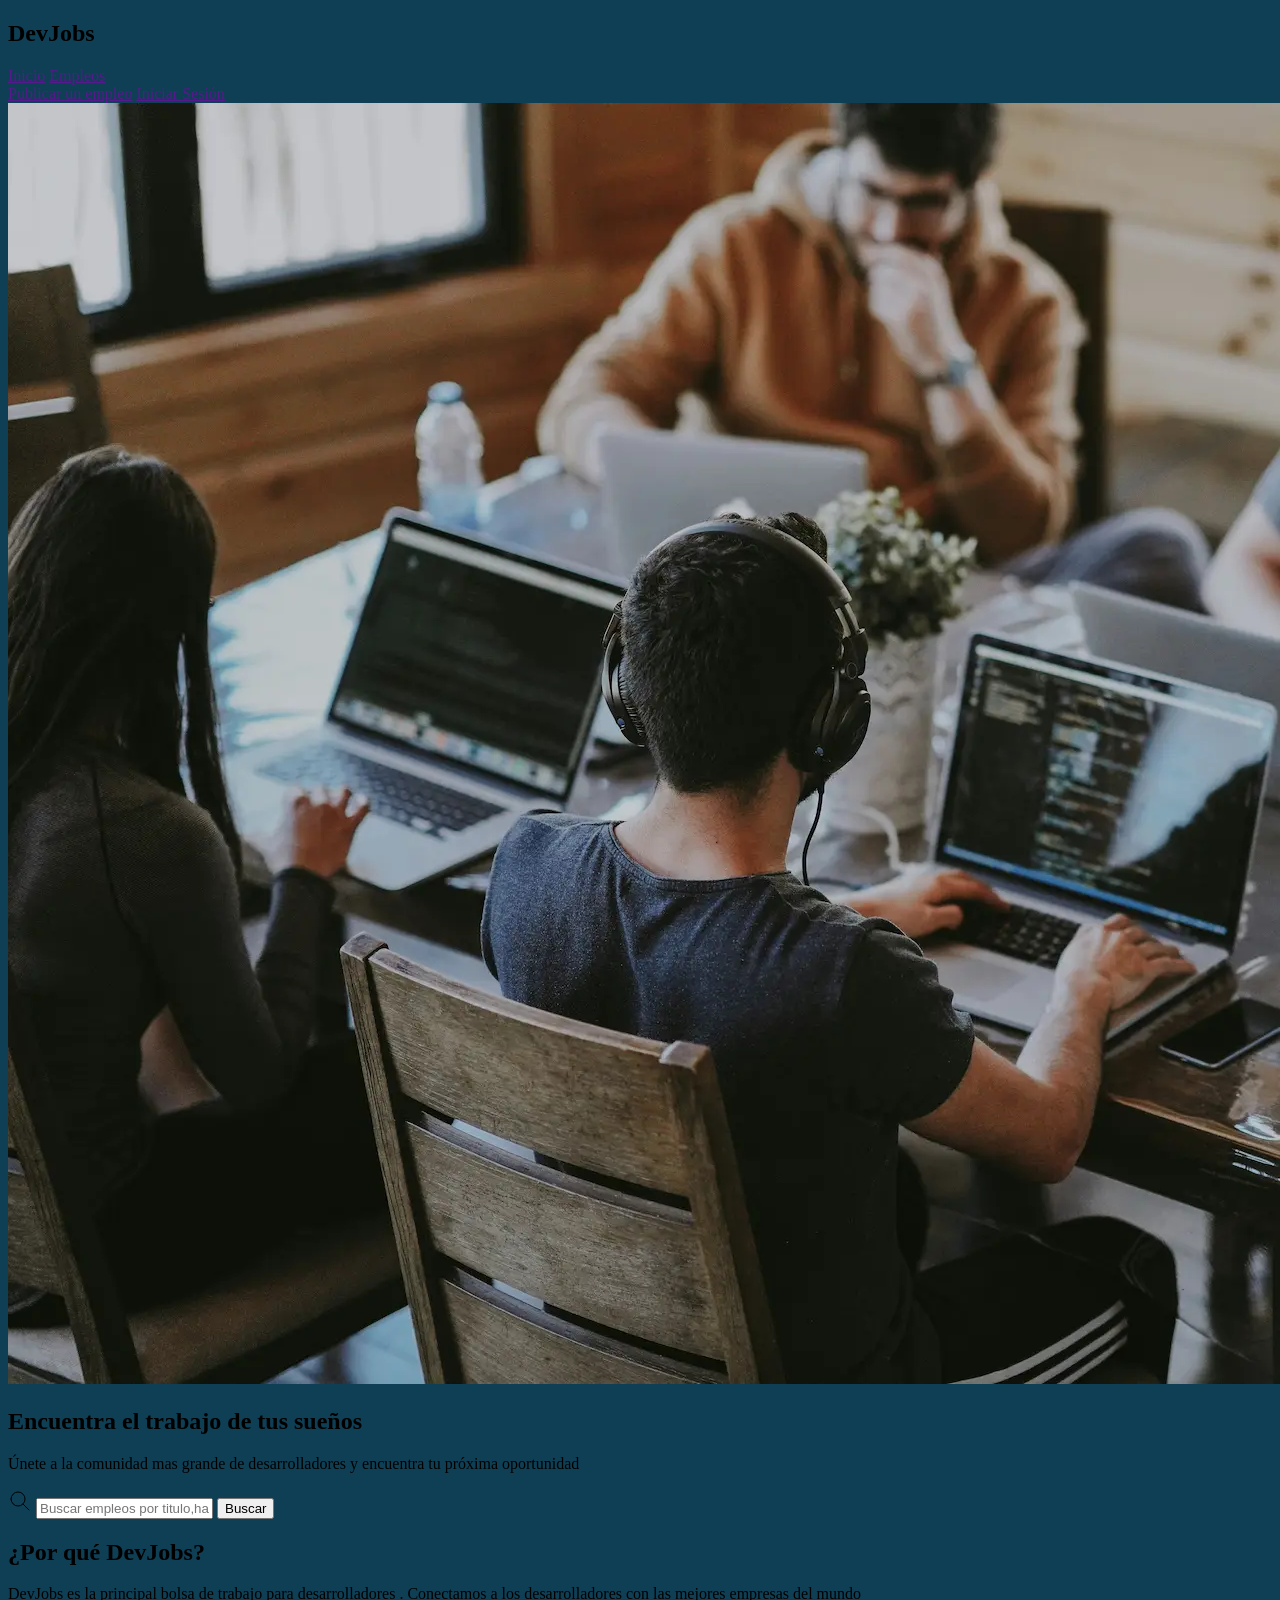
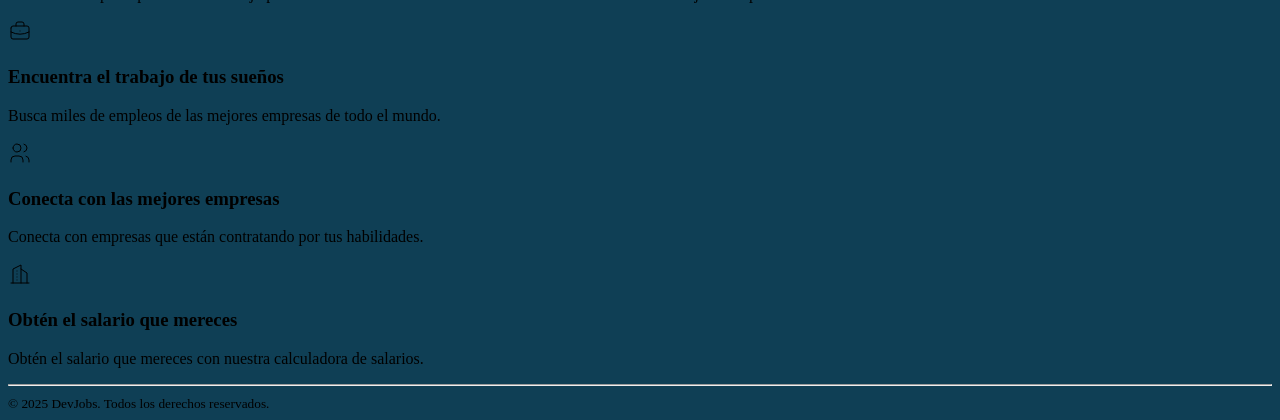
==== html/index.html @ 949c5160 "." ====
<!DOCTYPE html>
<html lang="en">
<head>
    <meta charset="UTF-8">
    <meta name="viewport" content="width=device-width, initial-scale=1.0">
    <title>FullStack</title>
    <link rel="stylesheet" href="/css/style.css">
</head>
<body>

    <header>

        <h2>DevJobs</h2>

        <!-- Separo el h2 del nav porque en el header aparecen separado  -->

        <nav>
            <a href="">Inicio</a>
            <a href="">Empleos</a>
        </nav>

        <!-- Separo el nav del div porque en el header aparecen separado  -->

        <div>
            <a href="">Publicar un empleo</a>
            <a href="">Iniciar Sesión</a>
        </div>

    </header>

    <main>

        <section>
            <img src="/html/background.webp" alt="">
            <h1>Encuentra el trabajo de tus sueños</h1>
            <p>Únete a la comunidad mas grande de desarrolladores y encuentra tu próxima oportunidad</p>

            <!-- Hago un formulario porque estas haciendo una busqueda . Para eso lo haces de tipo 
            search -->
            <form role="search">
                
                <!-- Con el svg meto la foto de la lupa  -->
                <svg xmlns="http://www.w3.org/2000/svg" width="24" height="24" viewBox="0 0 24 24" fill="none" stroke="currentColor" stroke-width="1" stroke-linecap="round" stroke-linejoin="round" class="icon icon-tabler icons-tabler-outline icon-tabler-search">
                    <path stroke="none" d="M0 0h24v24H0z" fill="none" />
                    <path d="M3 10a7 7 0 1 0 14 0a7 7 0 1 0 -14 0" />
                    <path d="M21 21l-6 -6" />
                </svg>

                <!-- El placeholder es el texto que aparece mas claro indican que es  -->
                <input type="text" placeholder="Buscar empleos por titulo,habilidad o empresa">
                <!-- El boton lo pongo de tipo submit ya que al final es para enviar sobre que quieres
                buscar  -->
                <button type="submit">Buscar</button>
            </form>
        </section>

        <section>
            <!-- hago un header porque es como un miniheader dentro de esta sección  -->
            <header>
                <h1>¿Por qué DevJobs?</h1>
                <p>DevJobs es la principal bolsa de trabajo para desarrolladores . Conectamos a los desarrolladores con las mejores empresas del mundo</p>
            </header>

            <!-- Pongo un article porque son 3 cajas que se repiten . Siempre que sea algo que se
             repite es recomendable poner article   -->

            <article>   
                <svg xmlns="http://www.w3.org/2000/svg" width="24" height="24" viewBox="0 0 24 24" fill="none" stroke="currentColor" stroke-width="1" stroke-linecap="round" stroke-linejoin="round" class="icon icon-tabler icons-tabler-outline icon-tabler-briefcase"><path stroke="none" d="M0 0h24v24H0z" fill="none" /><path d="M3 9a2 2 0 0 1 2 -2h14a2 2 0 0 1 2 2v9a2 2 0 0 1 -2 2h-14a2 2 0 0 1 -2 -2l0 -9" /><path d="M8 7v-2a2 2 0 0 1 2 -2h4a2 2 0 0 1 2 2v2" /><path d="M12 12l0 .01" /><path d="M3 13a20 20 0 0 0 18 0" /></svg>
                <h3>Encuentra el trabajo de tus sueños</h3>
                <p>Busca miles de empleos de las mejores empresas de todo el mundo.</p>
            </article>
            
            <article>
                <svg xmlns="http://www.w3.org/2000/svg" width="24" height="24" viewBox="0 0 24 24" fill="none" stroke="currentColor" stroke-width="1" stroke-linecap="round" stroke-linejoin="round" class="icon icon-tabler icons-tabler-outline icon-tabler-users">
                <path stroke="none" d="M0 0h24v24H0z" fill="none" />
                <path d="M5 7a4 4 0 1 0 8 0a4 4 0 1 0 -8 0" />
                <path d="M3 21v-2a4 4 0 0 1 4 -4h4a4 4 0 0 1 4 4v2" />
                <path d="M16 3.13a4 4 0 0 1 0 7.75" />
                <path d="M21 21v-2a4 4 0 0 0 -3 -3.85" />
                </svg>
                <h3>Conecta con las mejores empresas</h3>
                <p>Conecta con empresas que están contratando por tus habilidades.</p>
            </article>

            <article>
                <svg xmlns="http://www.w3.org/2000/svg" width="24" height="24" viewBox="0 0 24 24" fill="none" stroke="currentColor" stroke-width="1" stroke-linecap="round" stroke-linejoin="round" class="icon icon-tabler icons-tabler-outline icon-tabler-building-skyscraper"><path stroke="none" d="M0 0h24v24H0z" fill="none" /><path d="M3 21l18 0" /><path d="M5 21v-14l8 -4v18" /><path d="M19 21v-10l-6 -4" /><path d="M9 9l0 .01" /><path d="M9 12l0 .01" /><path d="M9 15l0 .01" /><path d="M9 18l0 .01" /></svg>
                <h3>Obtén el salario que mereces</h3>
                <p>Obtén el salario que mereces con nuestra calculadora de salarios.</p>
            </article>

            
        </section>

    </main>

    <hr>

    <footer>
        <small>&copy; 2025 DevJobs. Todos los derechos reservados.</small>
    </footer>
    
</body>
</html>
---- css/style.css ----
body{
    background-color: rgb(15, 63, 85);
}
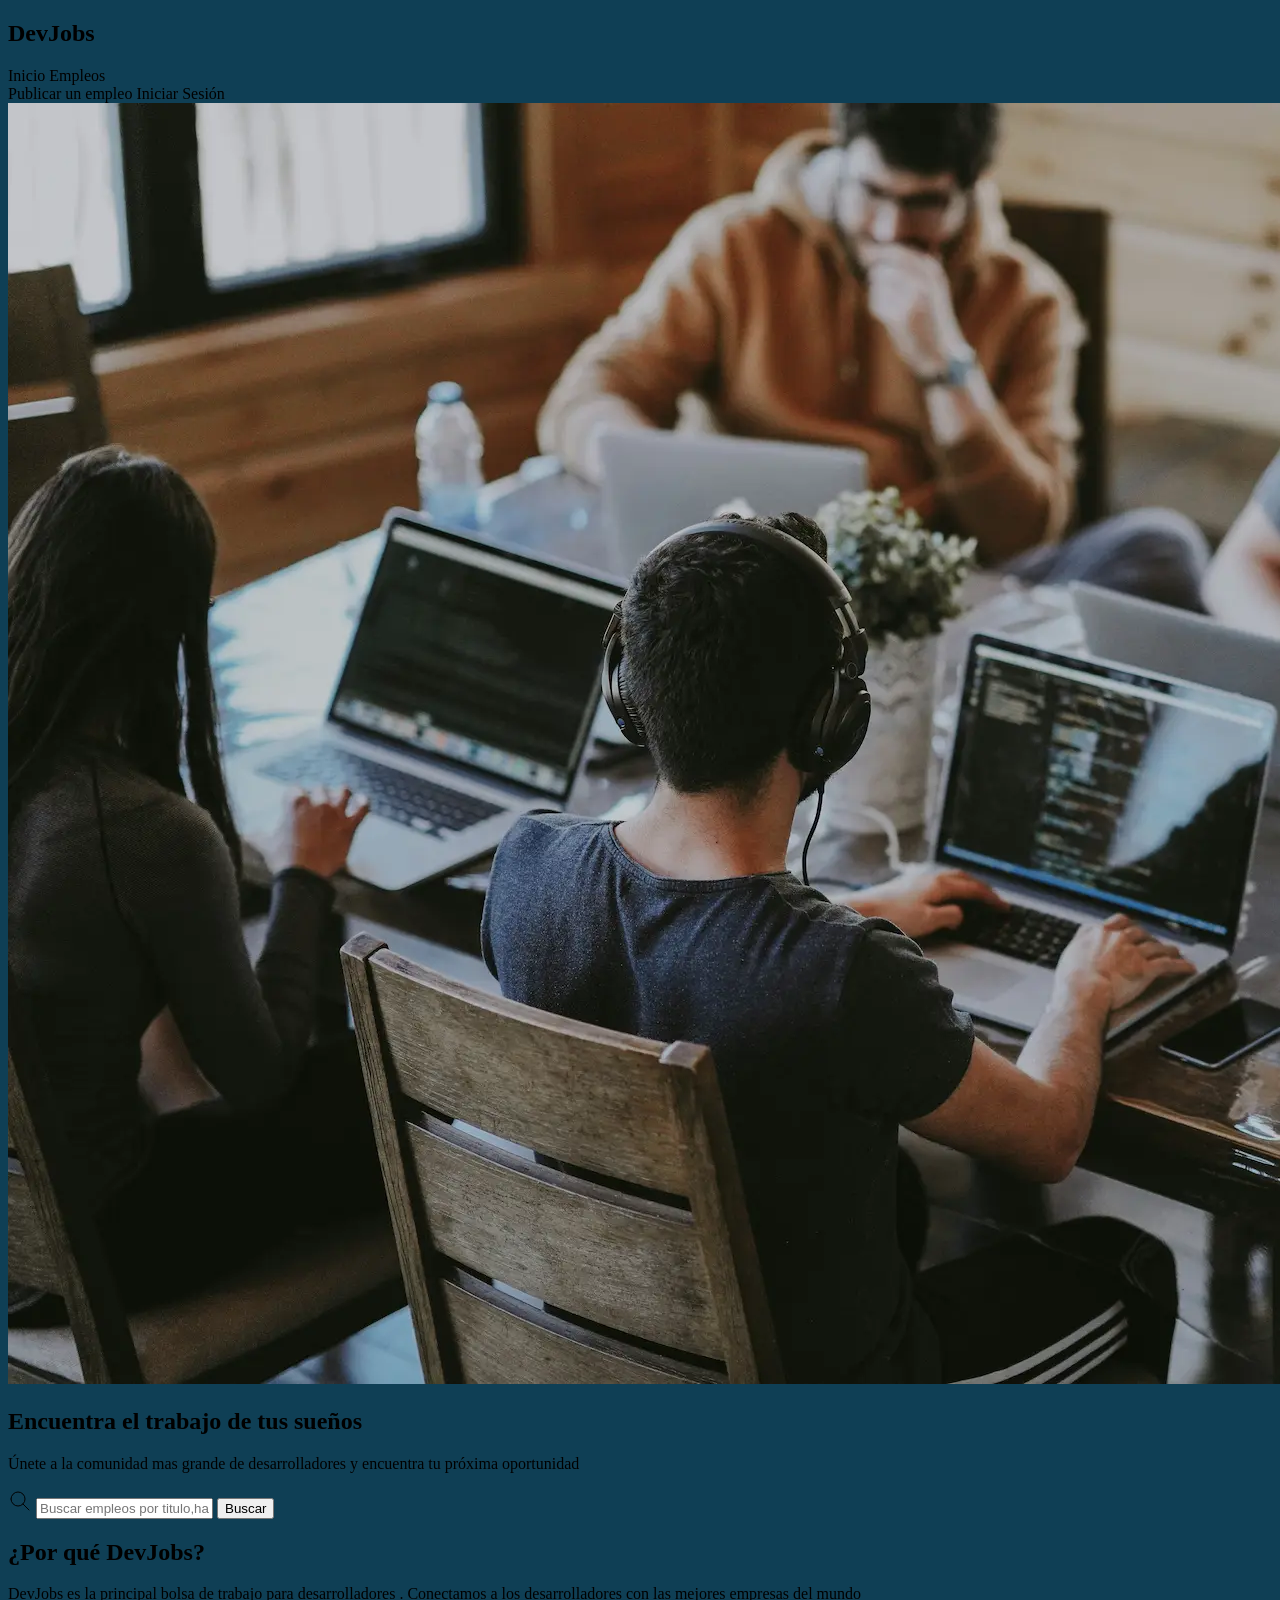
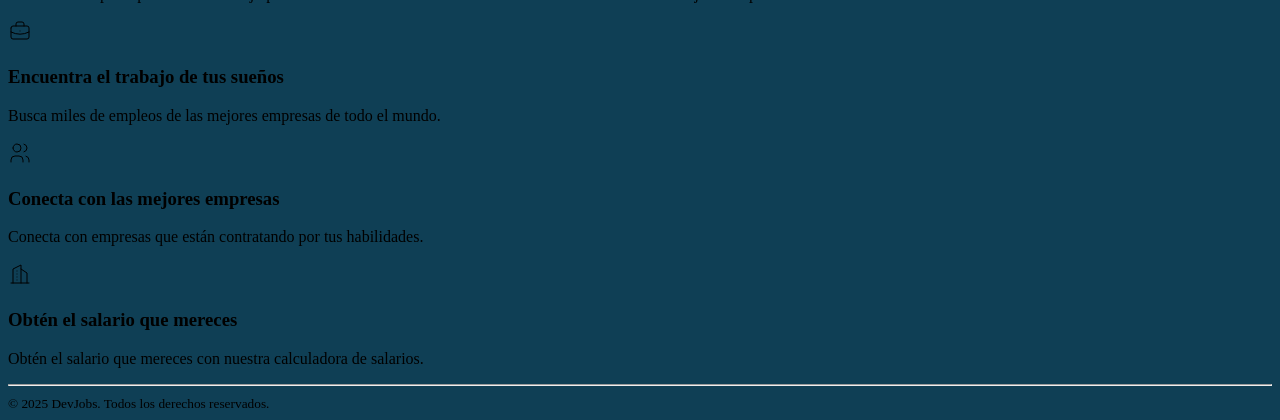
==== commit 929caf25: "." ====
--- a/html/index.html
+++ b/html/index.html
@@ -28,6 +28,7 @@
 
     </header>
 
+
     <main>
 
         <section>
@@ -53,6 +54,7 @@
                 <button type="submit">Buscar</button>
             </form>
         </section>
+
 
         <section>
             <!-- hago un header porque es como un miniheader dentro de esta sección  -->
--- a/css/style.css
+++ b/css/style.css
@@ -1,3 +1,8 @@
 body{
     background-color: rgb(15, 63, 85);
+}
+
+a{
+    color: black;
+    text-decoration: none;
 }
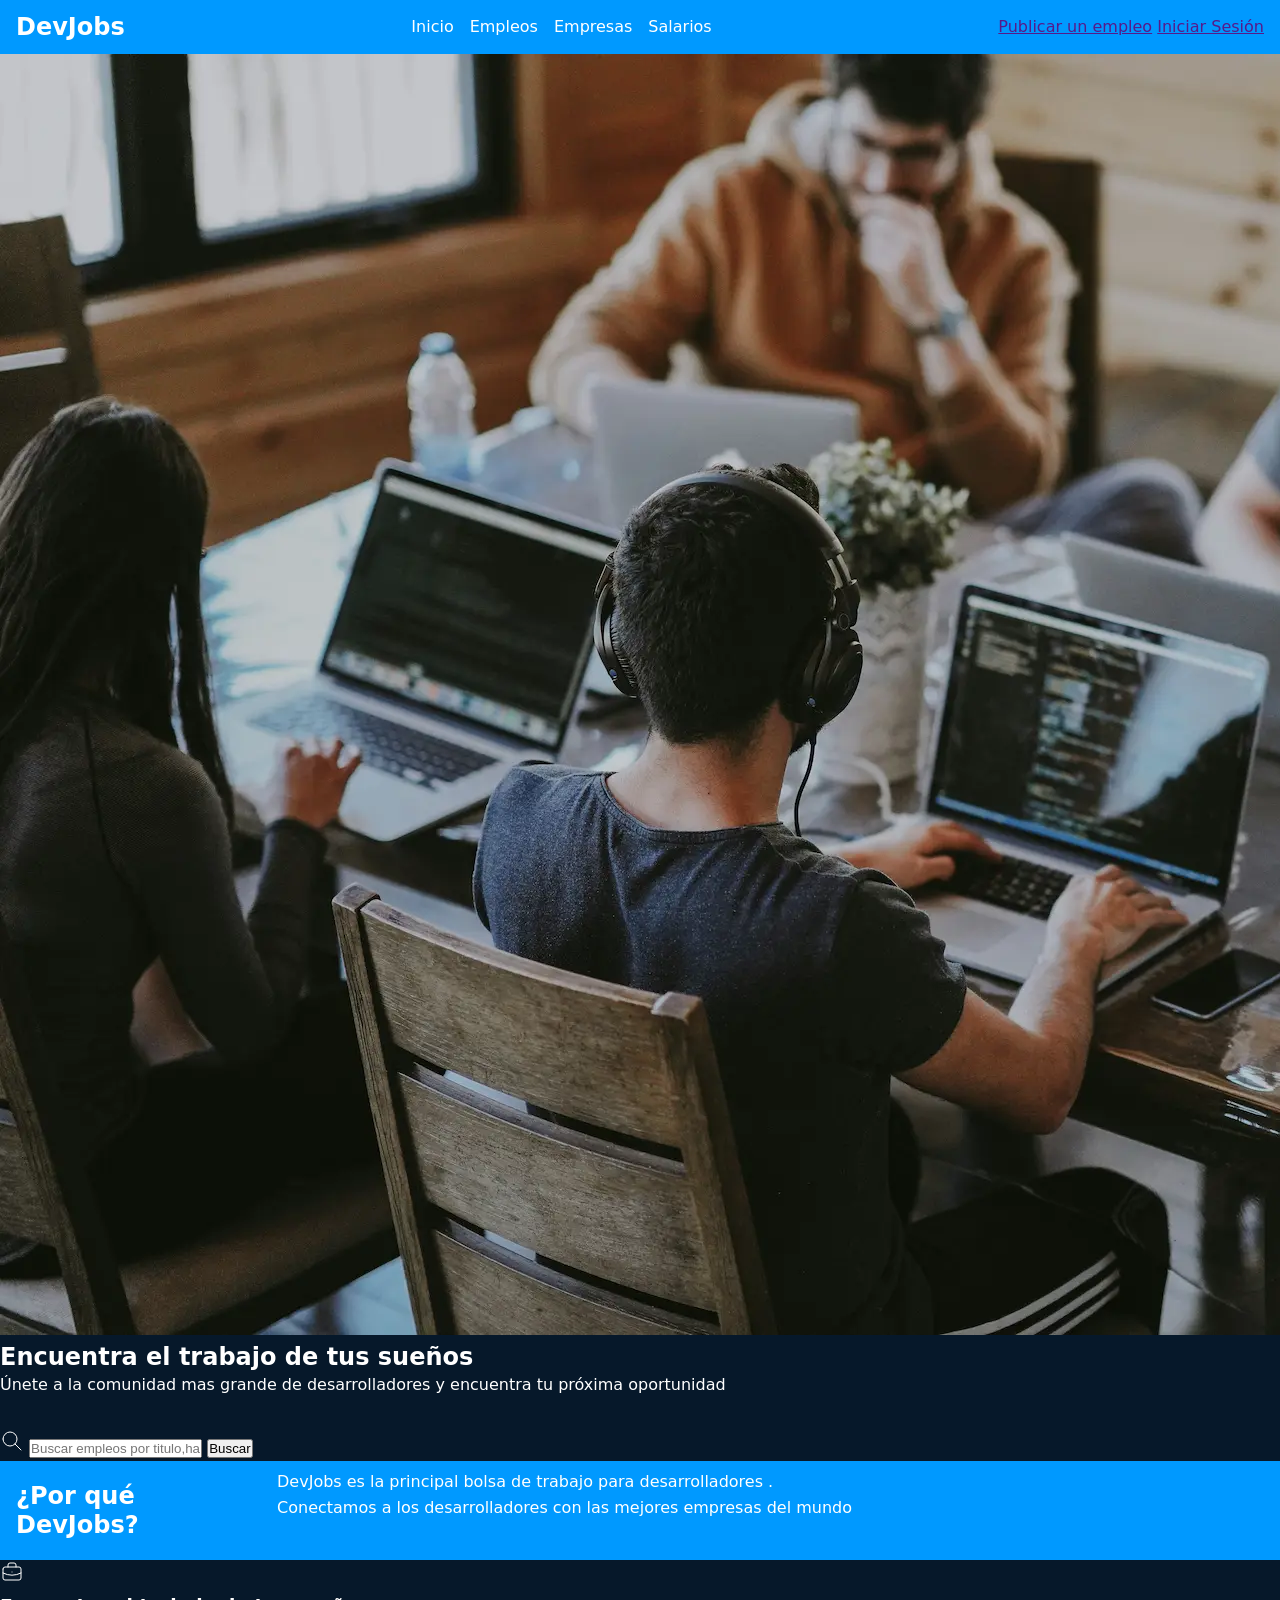
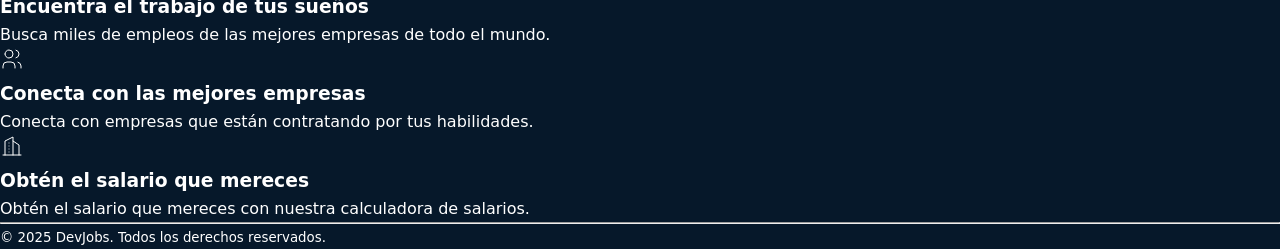
==== commit 7d47d73c: "." ====
--- a/html/index.html
+++ b/html/index.html
@@ -7,7 +7,7 @@
     <link rel="stylesheet" href="/css/style.css">
 </head>
 <body>
-
+    
     <header>
 
         <h2>DevJobs</h2>
@@ -17,6 +17,8 @@
         <nav>
             <a href="">Inicio</a>
             <a href="">Empleos</a>
+            <a href="">Empresas</a>
+            <a href="">Salarios</a>
         </nav>
 
         <!-- Separo el nav del div porque en el header aparecen separado  -->
--- a/css/style.css
+++ b/css/style.css
@@ -1,8 +1,125 @@
-body{
-    background-color: rgb(15, 63, 85);
+
+/*Con "*" digo que a todos los elementos de la pagina le hago eso */
+* {
+    /*Esto es para hacer el reset*/
+  margin: 0;
+  padding: 0;
+  /*El border box es para que el borde no sume . Es decir si la caja tiene 10px y quieres que con 
+  el borde ocupe 10px pues le pones border box porque si tu a esos 10px le pones un borde de 
+  5px entonces la caja y el borde serian 15px , sin embargo tu querias que solo fueran 10px todo*/
+  box-sizing: border-box;
 }
 
-a{
-    color: black;
-    text-decoration: none;
-}+/*En root creo variables para todo el css*/
+:root{
+    --primary: #3b4550;
+    --primary-dark: #0a3d66;
+    --primary-hover: #0d5ba8;
+    --primary-light: #09f;
+    --background: #06182a;
+    --text-primary: #ffffff;
+    --text-secondary: #cbd5e1;
+    --text-muted: #94a3b8;
+    /*Para poner opacidad se hace con el rgba y le pones al final el 0.1 o lo que sea
+    , ese 0.1 es 10% de opacidad*/
+    --border: rgba(255, 255, 255, 0.1); 
+    --card-bg: #1e293b;
+    /*30% de opacidad*/
+    --shadow: rgba(0, 0, 0, 0.3);
+    --input-bg: #1e293b;
+    --hsla-example: hsla(210, 100%, 56%, 1);
+}
+
+body{
+
+    /*Con esto digo que todo el body tiene estos parametros por defecto aunque yo luego puedo 
+    cambiarlo fuera del body*/
+
+    /*Recomendable poner la del sistema */
+    font-family: system-ui;
+    background-color: var(--background); /*Con var(--background) digo que el color es la 
+    variable que hemos definido arriba*/
+    color: var(--text-primary); /*Color del texto*/
+    /*Siempre usar este min-height para que la pagina siempre use toda la pantalla y no se quede
+    zonas en blanco . 100vh es que use el 100% del viewport en el height*/
+    min-height: 100vh;
+    display: flex;
+    flex-direction: column;
+    /*El line-height es el espacio entre lineas . Con 1 estarian normal y cuanto mas le pongas
+    mas separacion entre lineas habrá*/
+    line-height: 1.6;
+
+}
+
+
+/*Con font-face lo que se hace es meter una fuente de internet*/
+@font-face {
+    /*Con esto digo , creo una funete nueva que se llama Inter Variable cuyo font-style sea normal
+    etc y luego con el src pongo el enlace a donde copio esa fuente de internet*/
+    font-family: 'Inter Variable'; /*Este nombre se lo pongo yo*/
+    font-style: normal;
+    font-display: swap;
+    font-weight: 100 900;
+    src: url(https://cdn.jsdelivr.net/fontsource/fonts/inter:vf@latest/latin-wght-normal.woff2) format('woff2-variations');
+    unicode-range: U+0000-00FF,U+0131,U+0152-0153,U+02BB-02BC,U+02C6,U+02DA,U+02DC,U+0304,U+0308,U+0329,U+2000-206F,U+20AC,U+2122,U+2191,U+2193,U+2212,U+2215,U+FEFF,U+FFFD;
+}
+
+h1 {
+  font-size: 1.5rem;
+  line-height: 1.2;
+  text-wrap: balance;
+  display: flex;
+  align-items: center;
+  gap: 0.5rem;
+
+  svg {
+    width: 2rem;
+    height: 2rem;
+    color: var(--primary-light);
+  }
+}
+
+/*Cojer los parrafos que esten justo despues de un h1*/
+h1 + p {
+
+    /*El text-wrap lo que hace esque te reparte de forma equilibrada el texto entre varias lineas.
+    Por ejemplo , sin text-wrap = hola me llamo javier  
+                                  Guerrero
+                                  
+                 con text-wrap = hola me llamo 
+                                 javier Guerrero*/
+
+    text-wrap: balance;
+    /*El margen con lo de abajo*/
+    margin-bottom: 2rem
+}
+
+/*Header*/
+
+header{
+    background-color: var(--primary-light);
+    display: flex;
+    /*Primer valor arriba y abajo y segundo valor derecha e izquierda*/
+    padding: .5rem 1rem;
+    justify-content: space-between;
+    /*En el horizontal los alineo en el centro*/
+    align-items: center;
+    gap: 2rem;
+
+}
+
+/*No pongo el nav dentro del header porque hay otro nav en otro lado y asi hago que se aplique
+a los dos y no solo al del header*/
+nav{
+    display: flex;
+    align-items: center;
+    gap: 1rem;
+    
+    /*Los a de dentro del nav*/
+    a{
+        text-decoration: none;
+        /*Si no pongo el color dentro del a no funciona*/
+        color: var(--text-primary);
+    }
+}
+
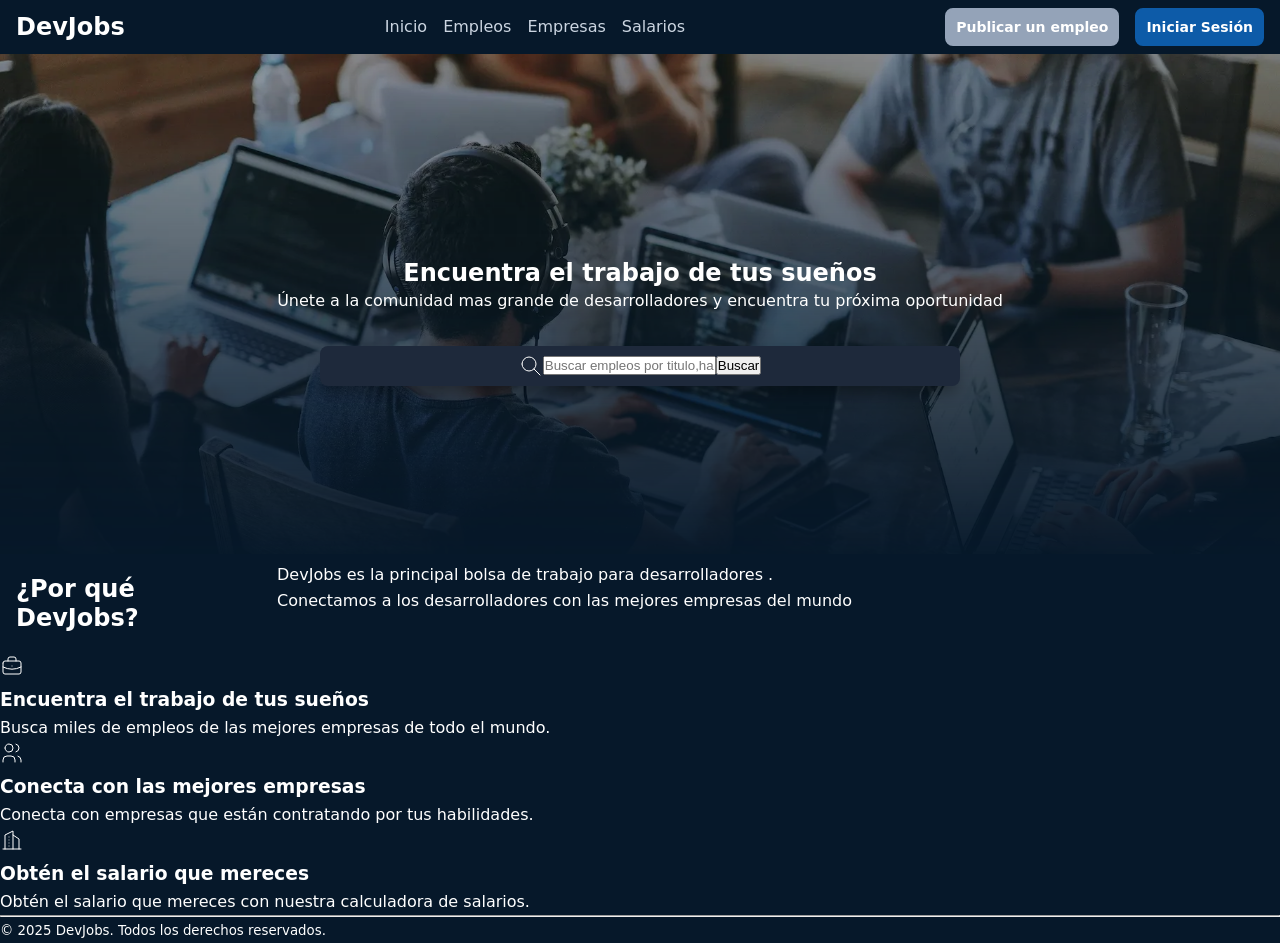
==== commit 940ec7d5: ".." ====
--- a/html/index.html
+++ b/html/index.html
@@ -41,8 +41,8 @@
             <!-- Hago un formulario porque estas haciendo una busqueda . Para eso lo haces de tipo 
             search -->
             <form role="search">
-                
-                <!-- Con el svg meto la foto de la lupa  -->
+                <div>
+                    <!-- Con el svg meto la foto de la lupa  -->
                 <svg xmlns="http://www.w3.org/2000/svg" width="24" height="24" viewBox="0 0 24 24" fill="none" stroke="currentColor" stroke-width="1" stroke-linecap="round" stroke-linejoin="round" class="icon icon-tabler icons-tabler-outline icon-tabler-search">
                     <path stroke="none" d="M0 0h24v24H0z" fill="none" />
                     <path d="M3 10a7 7 0 1 0 14 0a7 7 0 1 0 -14 0" />
@@ -54,6 +54,7 @@
                 <!-- El boton lo pongo de tipo submit ya que al final es para enviar sobre que quieres
                 buscar  -->
                 <button type="submit">Buscar</button>
+                </div>
             </form>
         </section>
 
--- a/css/style.css
+++ b/css/style.css
@@ -97,7 +97,7 @@
 /*Header*/
 
 header{
-    background-color: var(--primary-light);
+    background-color: var(--background);
     display: flex;
     /*Primer valor arriba y abajo y segundo valor derecha e izquierda*/
     padding: .5rem 1rem;
@@ -119,7 +119,105 @@
     a{
         text-decoration: none;
         /*Si no pongo el color dentro del a no funciona*/
-        color: var(--text-primary);
-    }
-}
-
+        color: var(--text-secondary);
+        /*El font-weight es para hacer mas grande la letra*/
+        font-weight: 500;
+        /*El transition lo que hace esque por ejemplo a la propiedad color le pones 0,2segundos para 
+        que el cambio entre el normal y hover sea de 0,2segundos para suavizarlo un poco y que no sea
+        tan directo*/
+        transition: color 0.2s;
+      
+        /*El focus en teoria es cuando escribes en un input , aqui no se ve y no tiene mucho sentido*/
+        &:hover, &:focus {
+            color: var(--primary);
+            /*El outline es para quitar una linea exterior que es parecido al border . Se hace esto 
+            porque al hacer focus se suele activar el outline */
+            outline: none;
+    }
+    }
+}
+
+header div{
+    display: flex;
+    /*Para dar espacio entre los dos div*/
+    gap: 1rem;
+}
+
+header div a{
+    text-decoration: none;
+    color: var(--text-primary);
+    border-radius: 0.5rem;
+    /*Arriba y abajo , izquierda y derecha*/
+    padding: 0.3rem 0.5rem;
+    display: inline-block;
+    font-size: 0.875rem;
+    font-weight: 700;
+    border: 0.2rem solid var(--text-muted);
+    background-color: var(--text-muted);
+
+    /*Para coger el ultimo div*/
+    &:last-child{
+        border: 0.2rem solid var(--primary-hover);
+        background-color: var(--primary-hover);
+    }
+}
+
+/*Cojo el primer section que sea hijo del main (es decir que el section sea el primer section dentro
+del main) y luego ese section que sea el primer section */
+
+/*Se pone el mayor para que sea si o si el primer section solo*/
+main > section:nth-child(1) {
+    height: 500px;
+    text-align: center;
+    display: flex;
+    flex-direction: column;
+    justify-content: center;
+    align-items: center;
+
+    h1 {
+    padding-top: 36px;
+    }
+
+    /*Coje la primera imagen del section*/
+    & > img {
+        /*Pongo el positioin absolute para que quede por debajo */
+        position: absolute;
+        width: 100%;
+        height: 100%;
+        /*El object-fit : cover lo que hace esque la imagen ocupe todo el espacio que le he dado*/
+        object-fit: cover;
+        /*Con el z-index -1 directamente digo la imagen se ponga por debajo y no tengo que decir por
+        ejemplo imagen tiene z-index = 1 y lo demas z-index = 2*/
+        z-index: -1;
+        left: 0;
+        right: 0;
+        /*Esto hace un degradado de arriba a abajo donde al principio le haces un 5% de un color
+        ,es decir que la mascara no tapa casi la imagen y despues le aplicas un 80% de otro color para 
+        que la imagen casi no se vea*/
+        mask-image: linear-gradient(to bottom, rgba(16, 25, 34, 1) 5%, rgba(16, 25, 34, 0) 80%);
+  }
+}
+
+form{
+    /*Pongo el maximo que es mas o menos lo que quiero*/
+    max-width: 42rem;
+    /*Con esto digo que ocupe el 100% del espacio que es el 42rem*/
+    width: 100%;
+    margin: 0 auto;
+    padding-inline: 1rem;
+}
+
+form > div{
+    background-color: var(--input-bg);
+    border-radius: 0.5rem;
+    padding: 0.5rem;
+    display: flex;
+    align-items: center;
+    justify-content: center;
+    box-shadow: 0 10px 15px -3px var(--shadow);
+}
+
+
+
+
+
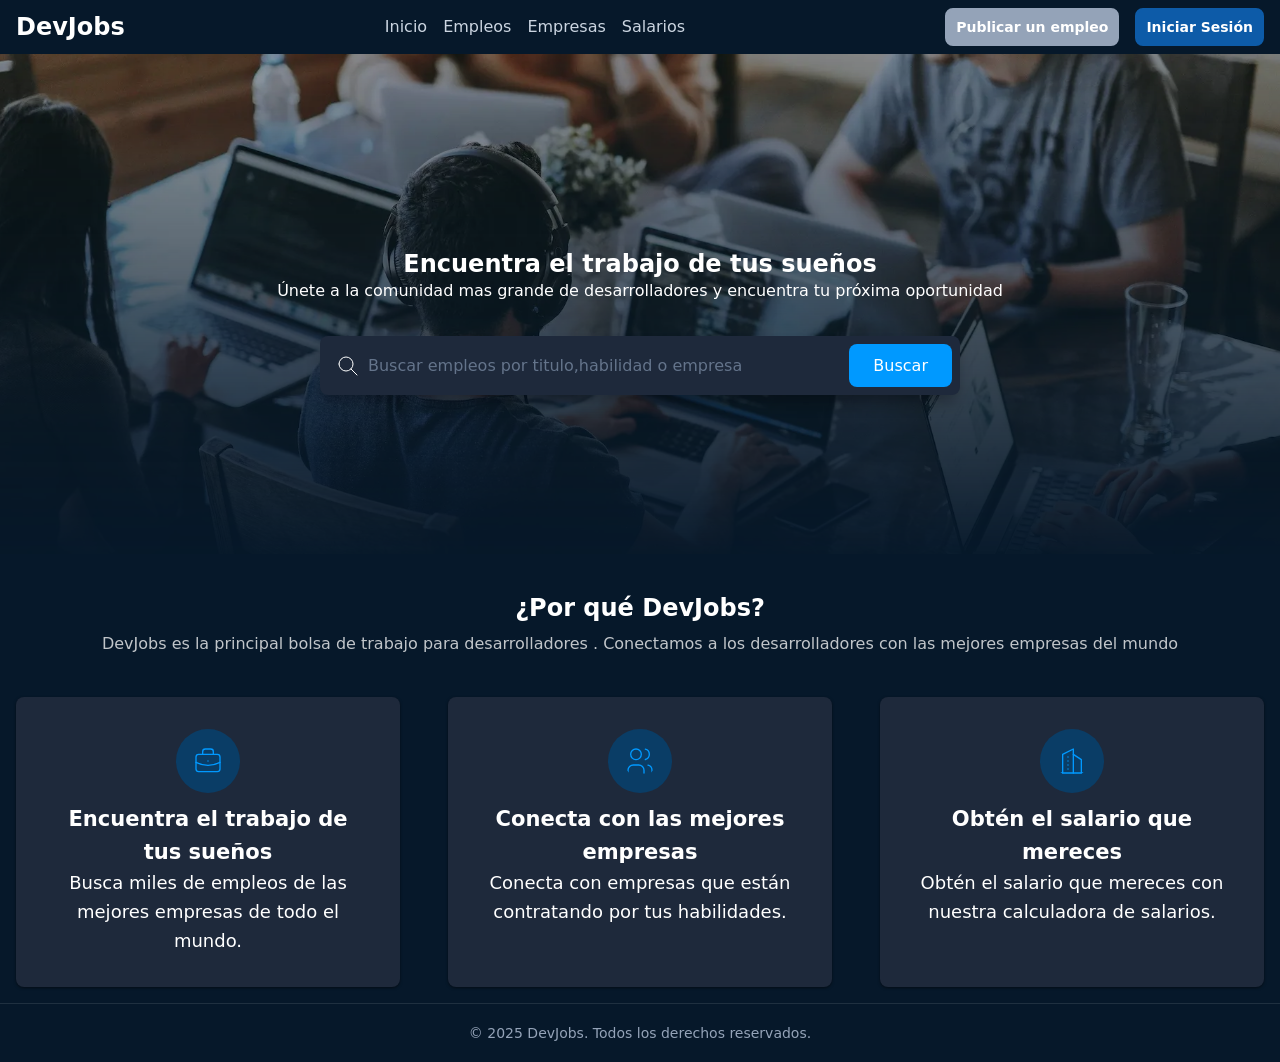
==== commit 1c2a0504: "." ====
--- a/html/index.html
+++ b/html/index.html
@@ -69,30 +69,31 @@
             <!-- Pongo un article porque son 3 cajas que se repiten . Siempre que sea algo que se
              repite es recomendable poner article   -->
 
-            <article>   
+            <div class="cartas">
+                <article>   
                 <svg xmlns="http://www.w3.org/2000/svg" width="24" height="24" viewBox="0 0 24 24" fill="none" stroke="currentColor" stroke-width="1" stroke-linecap="round" stroke-linejoin="round" class="icon icon-tabler icons-tabler-outline icon-tabler-briefcase"><path stroke="none" d="M0 0h24v24H0z" fill="none" /><path d="M3 9a2 2 0 0 1 2 -2h14a2 2 0 0 1 2 2v9a2 2 0 0 1 -2 2h-14a2 2 0 0 1 -2 -2l0 -9" /><path d="M8 7v-2a2 2 0 0 1 2 -2h4a2 2 0 0 1 2 2v2" /><path d="M12 12l0 .01" /><path d="M3 13a20 20 0 0 0 18 0" /></svg>
                 <h3>Encuentra el trabajo de tus sueños</h3>
                 <p>Busca miles de empleos de las mejores empresas de todo el mundo.</p>
-            </article>
+                </article>
             
-            <article>
-                <svg xmlns="http://www.w3.org/2000/svg" width="24" height="24" viewBox="0 0 24 24" fill="none" stroke="currentColor" stroke-width="1" stroke-linecap="round" stroke-linejoin="round" class="icon icon-tabler icons-tabler-outline icon-tabler-users">
-                <path stroke="none" d="M0 0h24v24H0z" fill="none" />
-                <path d="M5 7a4 4 0 1 0 8 0a4 4 0 1 0 -8 0" />
-                <path d="M3 21v-2a4 4 0 0 1 4 -4h4a4 4 0 0 1 4 4v2" />
-                <path d="M16 3.13a4 4 0 0 1 0 7.75" />
-                <path d="M21 21v-2a4 4 0 0 0 -3 -3.85" />
-                </svg>
-                <h3>Conecta con las mejores empresas</h3>
-                <p>Conecta con empresas que están contratando por tus habilidades.</p>
-            </article>
+                <article>
+                    <svg xmlns="http://www.w3.org/2000/svg" width="24" height="24" viewBox="0 0 24 24" fill="none" stroke="currentColor" stroke-width="1" stroke-linecap="round" stroke-linejoin="round" class="icon icon-tabler icons-tabler-outline icon-tabler-users">
+                    <path stroke="none" d="M0 0h24v24H0z" fill="none" />
+                    <path d="M5 7a4 4 0 1 0 8 0a4 4 0 1 0 -8 0" />
+                    <path d="M3 21v-2a4 4 0 0 1 4 -4h4a4 4 0 0 1 4 4v2" />
+                    <path d="M16 3.13a4 4 0 0 1 0 7.75" />
+                    <path d="M21 21v-2a4 4 0 0 0 -3 -3.85" />
+                    </svg>
+                    <h3>Conecta con las mejores empresas</h3>
+                    <p>Conecta con empresas que están contratando por tus habilidades.</p>
+                </article>
 
-            <article>
-                <svg xmlns="http://www.w3.org/2000/svg" width="24" height="24" viewBox="0 0 24 24" fill="none" stroke="currentColor" stroke-width="1" stroke-linecap="round" stroke-linejoin="round" class="icon icon-tabler icons-tabler-outline icon-tabler-building-skyscraper"><path stroke="none" d="M0 0h24v24H0z" fill="none" /><path d="M3 21l18 0" /><path d="M5 21v-14l8 -4v18" /><path d="M19 21v-10l-6 -4" /><path d="M9 9l0 .01" /><path d="M9 12l0 .01" /><path d="M9 15l0 .01" /><path d="M9 18l0 .01" /></svg>
-                <h3>Obtén el salario que mereces</h3>
-                <p>Obtén el salario que mereces con nuestra calculadora de salarios.</p>
-            </article>
-
+                <article>
+                    <svg xmlns="http://www.w3.org/2000/svg" width="24" height="24" viewBox="0 0 24 24" fill="none" stroke="currentColor" stroke-width="1" stroke-linecap="round" stroke-linejoin="round" class="icon icon-tabler icons-tabler-outline icon-tabler-building-skyscraper"><path stroke="none" d="M0 0h24v24H0z" fill="none" /><path d="M3 21l18 0" /><path d="M5 21v-14l8 -4v18" /><path d="M19 21v-10l-6 -4" /><path d="M9 9l0 .01" /><path d="M9 12l0 .01" /><path d="M9 15l0 .01" /><path d="M9 18l0 .01" /></svg>
+                    <h3>Obtén el salario que mereces</h3>
+                    <p>Obtén el salario que mereces con nuestra calculadora de salarios.</p>
+                </article>
+            </div>
             
         </section>
 
--- a/css/style.css
+++ b/css/style.css
@@ -207,6 +207,10 @@
     padding-inline: 1rem;
 }
 
+form svg{
+    margin-left: 0.5rem;
+}
+
 form > div{
     background-color: var(--input-bg);
     border-radius: 0.5rem;
@@ -217,7 +221,140 @@
     box-shadow: 0 10px 15px -3px var(--shadow);
 }
 
-
-
-
-
+/*Esto es para coger el input dentro de un form y que el input sea el que tenga type = "text"*/
+form input[type="text"]{
+    /**/
+    /*Con el flex 1 hace que el input se estire lo maximo posible */
+    flex: 1;
+    /*Para que el fondo se vea transparente*/
+    background: transparent;
+    /*Con el border = none y el outline = none quito lo que se pone al escribir*/
+    border: none;
+    outline: none;
+    color: var(--text-primary);
+    padding: 0.75rem 0.5rem;
+    font-size: 1rem;
+    font-family: inherit;
+}
+
+form input[type="text"]::placeholder {
+  color: #64748b;
+}
+
+button{
+    background-color: var(--primary-light);
+    border: none;
+    border-radius: 0.5rem;
+    padding: 0.75rem 1.5rem;
+    color: var(--text-primary);
+    font-weight: 400;
+    /*Para que cuando pase por encima se ponga como el cursor para pulsar*/
+    cursor: pointer;
+    transition: all 0.2s;
+    font-family: inherit;
+    font-size: 1rem;
+    white-space: nowrap;
+
+    &:hover, /* Cuando el ratón está encima */
+    &:focus { /* Cuando hago foco en el raton */
+        /*Cambio el fondo*/
+        background-color: var(--primary-hover);
+        /*Le pongo un outline que es parecido al borde de color blanco*/
+        outline: 2px solid white;
+        /*Lo que hace el offset esque cuando pasas el raton por encima el outline se aumenta 2px 
+        y ademas se hace como unos segundos despues y parece una animacion */ 
+        outline-offset: 2px;
+    }
+
+    /*El active es cuando pulsas */
+    &:active { 
+        /*esto lo que hace esque reduce un 10% el tamaño del boton*/ 
+        transform: scale(0.90)
+    }
+
+    /*Cuando el boton esta disabled le quitas opacidad poniendole 50% y le quitas lo de cursor pointer
+    para que cuando pases por encima no aparezca para pulsar el boton*/
+    &:disabled {
+        opacity: .5;
+        pointer-events: none;
+    }
+
+    
+}
+
+main > section:nth-child(2) {
+    padding-inline: 1rem;
+    background-color: var(--background);
+    padding-top: 2rem;
+
+    & > header {
+    gap: 0.5rem;
+    flex-direction: column;
+
+    h2 {
+      margin-bottom: 0;
+    }
+
+    p {
+      opacity: .75;
+      text-align: center;
+    }
+  }
+}
+
+hr{
+    /*Lo pongo casi transparente*/
+    border: 0;
+}
+
+article{
+    text-align: center;
+    color: var(--text-primary);
+    font-size: 1.125rem;
+    background-color: var(--card-bg);
+    padding: 2rem;
+    margin-bottom: 16px;
+    border-radius: 0.5rem;
+    /*Para la sombra que se ve alrededor*/
+    /*El primer px es hacia los lados , el segundo arriba y abajo y el tercero es cuanto difuminado quiero*/
+    box-shadow: 0px 1px 3px 0px rgba(0, 0, 0, 0.5);
+
+    svg{
+        width: 4rem;
+        height: 4rem;
+        background-color: var(--primary-dark);
+        color: var(--primary-light);
+        border-radius: 100%;
+        /*Se hace mas pequeño el svg cuanto mas grande hago el padding porque al tener border box se hace
+        mas grande el circulo pero hay menos espacio para el svg*/
+        padding: 16px;
+        
+    }
+    
+}
+
+.cartas{
+    display: grid;
+    /*Basicamente lo que digo esque se vaya ajustando pero que minimo tenga o 280px o 1fr para 
+    que se ajuste a meter una cartas mas*/
+    grid-template-columns: repeat(auto-fit, minmax(280px, 1fr));
+    gap: 3rem;
+}
+
+
+footer{
+    text-align: center;
+    color: var(--text-muted);
+    border-top: 1px solid var(--border);
+    padding: 16px;
+
+    small {
+    color: var(--text-muted);
+    font-size: 0.875rem;
+    }
+}
+
+
+
+
+
